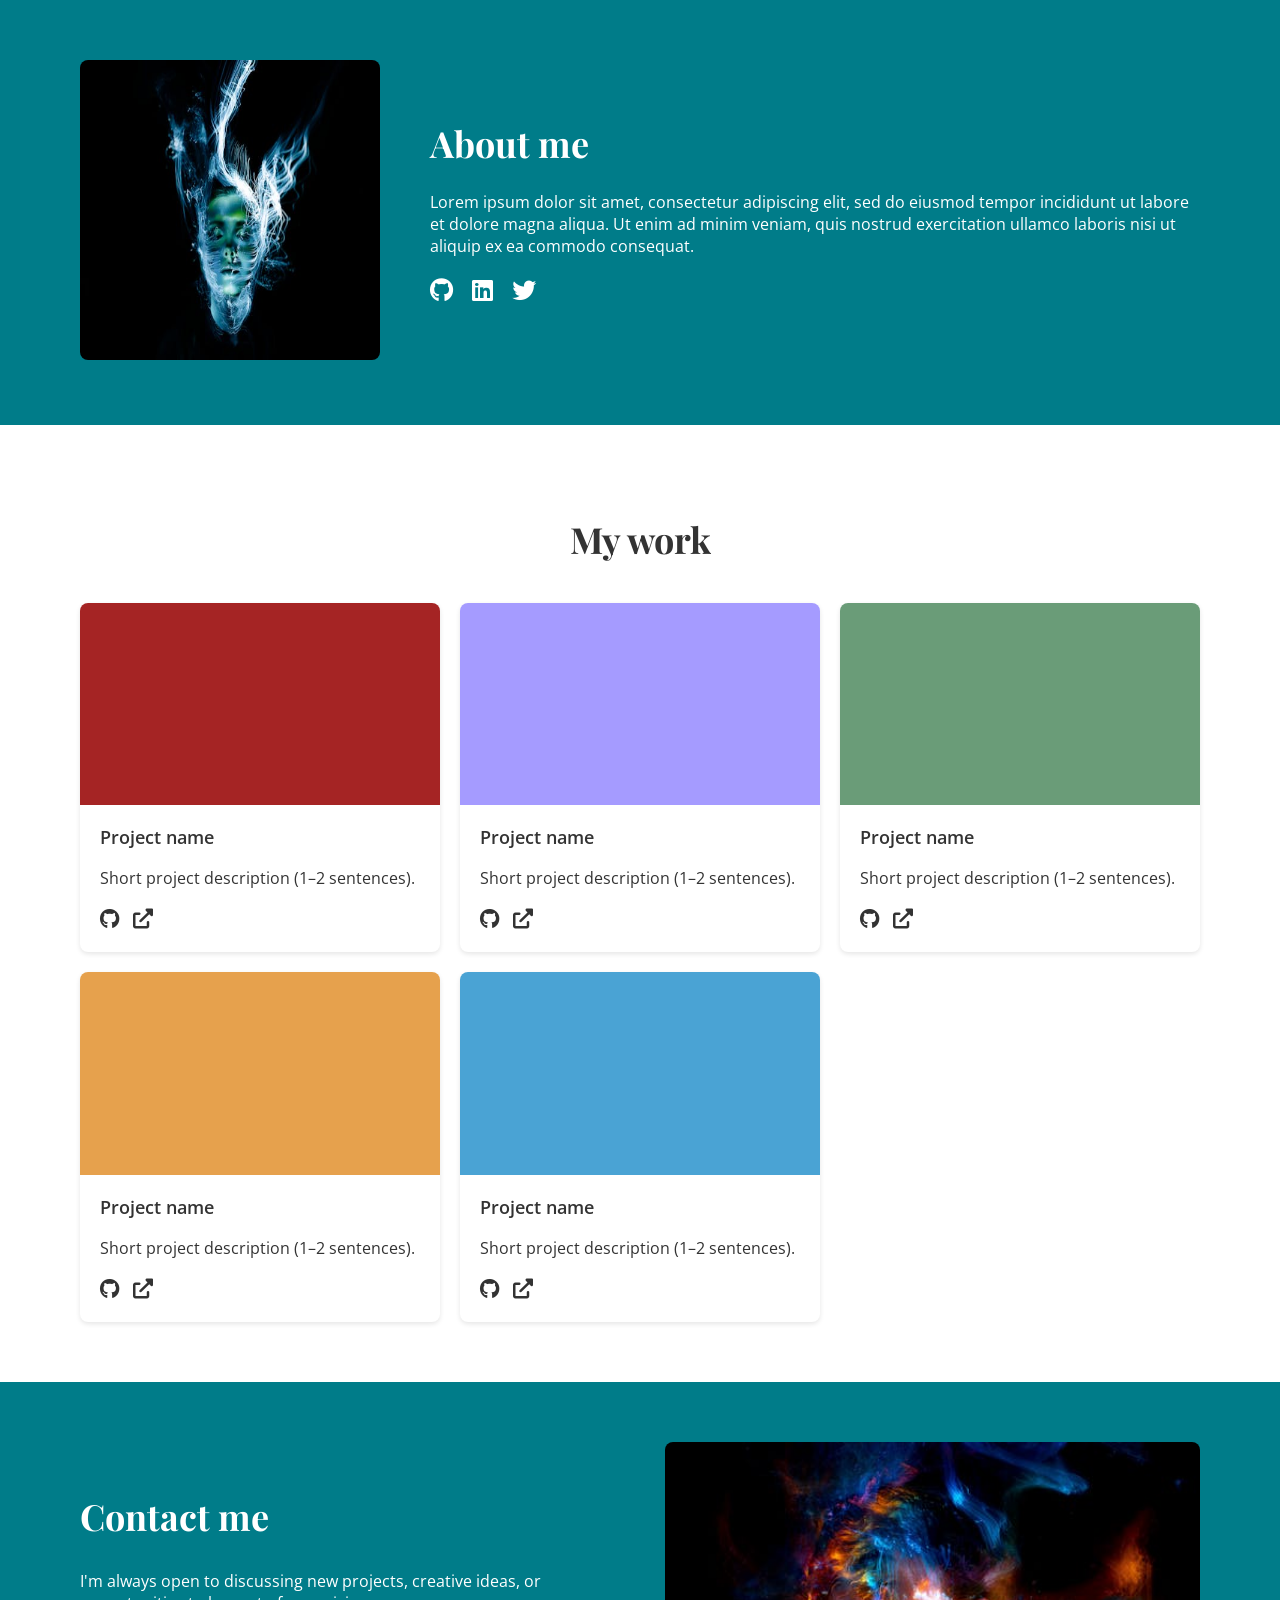
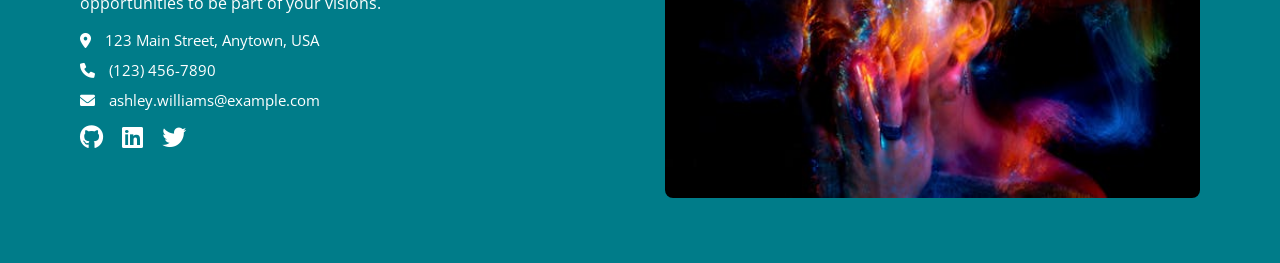
==== index.html @ 17246b23 "init version" ====
<!DOCTYPE html>
<html lang="en">
<head>
    <meta charset="UTF-8">
    <meta name="viewport" content="width=device-width, initial-scale=1.0">
    <title>Ashley Williams | Portfolio</title>
    <link rel="stylesheet" href="https://cdnjs.cloudflare.com/ajax/libs/font-awesome/6.0.0-beta3/css/all.min.css">
    <link rel="stylesheet" href="style.css">
</head>
<body>
    <header>
        <div class="header-container">
            <div class="header-left">
                <img src="img/header.jpg" alt="Ashley Williams Profile Picture" class="profile-picture">
            </div>
            <div class="header-right">
                <h1>About me</h1>
                <p>Lorem ipsum dolor sit amet, consectetur adipiscing elit, sed do eiusmod tempor incididunt ut labore et dolore magna aliqua. Ut enim ad minim veniam, quis nostrud exercitation ullamco laboris nisi ut aliquip ex ea commodo consequat.</p>
                <div class="social-icons">
                    <a href="#"><i class="fab fa-github"></i></a>
                    <a href="#"><i class="fab fa-linkedin"></i></a>
                    <a href="#"><i class="fab fa-twitter"></i></a>
                </div>
            </div>
        </div>
    </header>
    <main>
        <div class="main-container">
            <h2>My work</h2>
            <div class="project-grid">
                <div class="card">
                    <div class="card-image-placeholder red"></div>
                    <div class="card-content">
                        <h3>Project name</h3>
                        <p>Short project description (1–2 sentences).</p>
                        <div class="card-icons">
                            <a href="#"><i class="fab fa-github"></i></a>
                            <a href="#"><i class="fas fa-external-link-alt"></i></a>
                        </div>
                    </div>
                </div>
                <div class="card">
                    <div class="card-image-placeholder purple"></div>
                    <div class="card-content">
                        <h3>Project name</h3>
                        <p>Short project description (1–2 sentences).</p>
                        <div class="card-icons">
                            <a href="#"><i class="fab fa-github"></i></a>
                            <a href="#"><i class="fas fa-external-link-alt"></i></a>
                        </div>
                    </div>
                </div>
                <div class="card">
                    <div class="card-image-placeholder green"></div>
                    <div class="card-content">
                        <h3>Project name</h3>
                        <p>Short project description (1–2 sentences).</p>
                        <div class="card-icons">
                            <a href="#"><i class="fab fa-github"></i></a>
                            <a href="#"><i class="fas fa-external-link-alt"></i></a>
                        </div>
                    </div>
                </div>
                <div class="card">
                    <div class="card-image-placeholder orange"></div>
                    <div class="card-content">
                        <h3>Project name</h3>
                        <p>Short project description (1–2 sentences).</p>
                        <div class="card-icons">
                            <a href="#"><i class="fab fa-github"></i></a>
                            <a href="#"><i class="fas fa-external-link-alt"></i></a>
                        </div>
                    </div>
                </div>
                <div class="card">
                    <div class="card-image-placeholder blue"></div>
                    <div class="card-content">
                        <h3>Project name</h3>
                        <p>Short project description (1–2 sentences).</p>
                        <div class="card-icons">
                            <a href="#"><i class="fab fa-github"></i></a>
                            <a href="#"><i class="fas fa-external-link-alt"></i></a>
                        </div>
                    </div>
                </div>
            </div>
        </div>
    </main>
    <footer>
        <div class="footer-container">
            <div class="footer-left">
                <h2>Contact me</h2>
                <p>I'm always open to discussing new projects, creative ideas, or opportunities to be part of your visions. </p>
                <div class="contact-details">
                    <p><i class="fas fa-map-marker-alt"></i> 123 Main Street, Anytown, USA</p>
                    <p><i class="fas fa-phone"></i> (123) 456-7890</p>
                    <p><i class="fas fa-envelope"></i> ashley.williams@example.com</p>
                </div>
                <div class="social-icons">
                    <a href="#"><i class="fab fa-github"></i></a>
                    <a href="#"><i class="fab fa-linkedin"></i></a>
                    <a href="#"><i class="fab fa-twitter"></i></a>
                </div>
            </div>
            <div class="footer-right">
                <img src="img/footer.jpg" alt="Ashley Williams at work" class="footer-image">
            </div>
        </div>
    </footer>
</body>
</html>
---- style.css ----
/* General Body Styles */
@import url('https://fonts.googleapis.com/css2?family=Open+Sans:wght@400;600&family=Playfair+Display:wght@700&display=swap');
body {
    font-family: 'Open Sans', sans-serif;
    margin: 0;
    color: #333;
}

a {
    text-decoration: none;
    color: inherit;
}

/* Header Styles */
header {
    background-color: #007C89;
    color: white;
    padding: 60px 80px;
    position: relative;
}

.header-container {
    display: grid;
    grid-template-columns: 300px 1fr;
    align-items: center;
    gap: 50px;
}

.profile-picture {
    width: 300px;
    height: 300px;
    border-radius: 8px;
}

.header-right h1 {
    font-family: 'Playfair Display', serif;
    font-size: 36px;
    margin-top: 0;
}

.social-icons a {
    margin-right: 15px;
    font-size: 24px;
    color: white;
}

.social-icons a:hover {
    opacity: 0.8;
}

header::before {
    content: '';
    position: absolute;
    top: 0;
    left: 0;
    width: 100%;
    height: 100%;
    background-color: #007C89;
    clip-path: polygon(0 0, 100% 0, 100% 80%, 0% 100%);
    z-index: -1;
}

/* Main Section Styles */
main {
    padding: 60px 80px;
}

.main-container h2 {
    font-family: 'Playfair Display', serif;
    font-size: 36px;
    text-align: center;
    margin-bottom: 40px;
}

.project-grid {
    display: grid;
    grid-template-columns: repeat(3, 1fr);
    gap: 20px;
}

.card {
    background-color: white;
    border-radius: 8px;
    box-shadow: 0 2px 5px rgba(0,0,0,0.1);
    transition: transform 0.2s, box-shadow 0.2s;
}

.card:hover {
    transform: translateY(-5px);
    box-shadow: 0 4px 10px rgba(0,0,0,0.2);
}

.card-image-placeholder {
    width: 100%;
    padding-top: 56.25%; /* 16:9 Aspect Ratio */
    border-top-left-radius: 8px;
    border-top-right-radius: 8px;
}

.red { background-color: #A52424; }
.purple { background-color: #A59BFF; }
.green { background-color: #6A9C78; }
.orange { background-color: #E6A14D; }
.blue { background-color: #4AA3D4; }

.card-content {
    padding: 20px;
}

.card-content h3 {
    font-family: 'Open Sans', sans-serif;
    font-weight: 600;
    font-size: 18px;
    margin-top: 0;
}

.card-icons {
    margin-top: 15px;
}

.card-icons a {
    margin-right: 10px;
    font-size: 20px;
    color: #333;
}

.card-icons a:hover {
    color: #005F68;
}

/* Footer Styles */
footer {
    background-color: #007C89;
    color: white;
    padding: 60px 80px;
}

.footer-container {
    display: grid;
    grid-template-columns: 1fr 1fr;
    align-items: center;
    gap: 50px;
}

.footer-left h2 {
    font-family: 'Playfair Display', serif;
    font-size: 36px;
    margin-top: 0;
}

.contact-details p {
    font-size: 15px;
    margin: 10px 0;
}

.contact-details i {
    margin-right: 10px;
}

.footer-image {
    width: 100%;
    border-radius: 8px;
}

footer .social-icons a {
    color: white;
}

footer .social-icons a:hover {
    opacity: 0.8;
}

footer a:hover {
    text-decoration: underline;
    opacity: 0.8;
}

/* Responsive Styles */
@media (max-width: 1023px) {
    .header-container {
        grid-template-columns: 1fr;
        text-align: center;
    }

    .profile-picture {
        margin: 0 auto 20px;
    }

    .project-grid {
        grid-template-columns: repeat(2, 1fr);
    }

    .footer-container {
        grid-template-columns: 1fr;
        text-align: center;
    }

    .footer-image {
        margin-top: 30px;
    }
}

@media (max-width: 767px) {
    header, main, footer {
        padding: 40px 20px;
    }

    .project-grid {
        grid-template-columns: 1fr;
    }

    .header-right h1, .main-container h2, .footer-left h2 {
        font-size: 28px;
    }
}
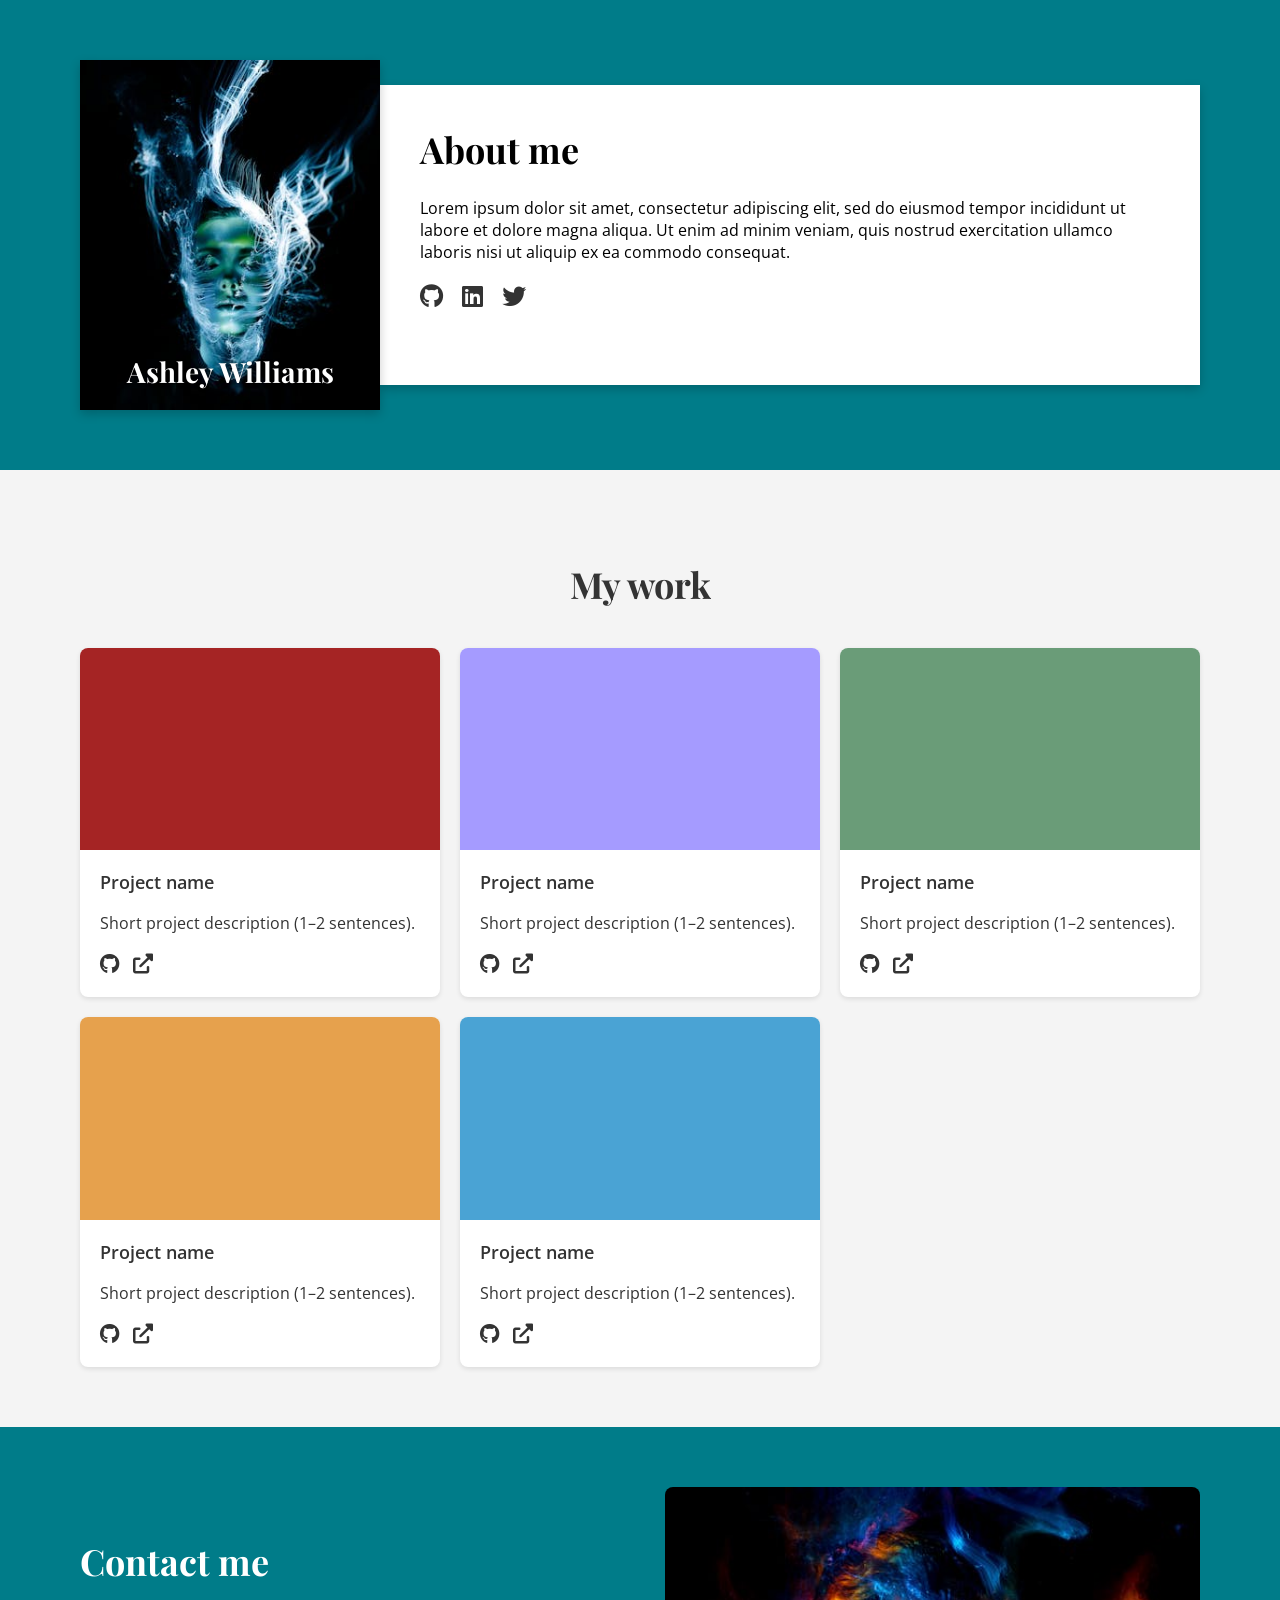
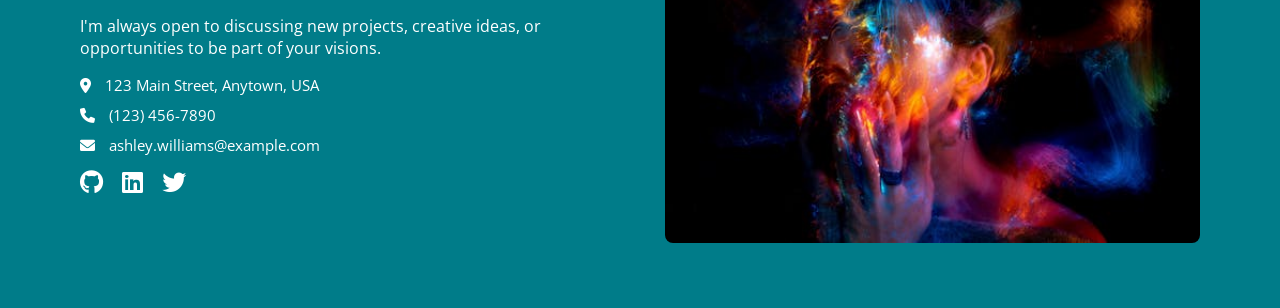
==== commit 391127c3: "adjust header pic and content" ====
--- a/index.html
+++ b/index.html
@@ -11,7 +11,10 @@
     <header>
         <div class="header-container">
             <div class="header-left">
-                <img src="img/header.jpg" alt="Ashley Williams Profile Picture" class="profile-picture">
+                <div class="profile-container">
+                    <img src="img/header.jpg" alt="Ashley Williams Profile Picture" class="profile-picture">
+                    <div class="profile-name">Ashley Williams</div>
+                </div>
             </div>
             <div class="header-right">
                 <h1>About me</h1>
--- a/style.css
+++ b/style.css
@@ -4,11 +4,17 @@
     font-family: 'Open Sans', sans-serif;
     margin: 0;
     color: #333;
+    background-color: #f4f4f4;
 }
 
 a {
     text-decoration: none;
     color: inherit;
+}
+
+.container {
+    max-width: 1200px;
+    margin: 0 auto;
 }
 
 /* Header Styles */
@@ -23,13 +29,46 @@
     display: grid;
     grid-template-columns: 300px 1fr;
     align-items: center;
-    gap: 50px;
+    gap: 0;
+    max-width: 1200px;
+    margin: 0 auto;
+}
+
+.profile-container {
+    position: relative;
+    width: 300px;
+    height: 350px;
+    box-shadow: 0 4px 10px rgba(0,0,0,0.2);
 }
 
 .profile-picture {
-    width: 300px;
-    height: 300px;
-    border-radius: 8px;
+    width: 100%;
+    height: 100%;
+    object-fit: cover;
+    object-position: center;
+}
+
+.profile-name {
+    position: absolute;
+    bottom: 20px;
+    left: 50%;
+    transform: translateX(-50%);
+    color: white;
+    font-family: 'Playfair Display', serif;
+    font-size: 28px;
+    font-weight: 700;
+    text-shadow: 1px 1px 3px rgba(0,0,0,0.6);
+    width: 100%;
+    text-align: center;
+}
+
+.header-right {
+    background-color: white;
+    color: black;
+    padding: 40px;
+    box-shadow: 0 4px 10px rgba(0,0,0,0.2);
+    height: 300px; 
+    box-sizing: border-box;
 }
 
 .header-right h1 {
@@ -42,6 +81,10 @@
     margin-right: 15px;
     font-size: 24px;
     color: white;
+}
+
+.header-right .social-icons a {
+    color: #333;
 }
 
 .social-icons a:hover {
@@ -65,6 +108,11 @@
     padding: 60px 80px;
 }
 
+.main-container {
+    max-width: 1200px;
+    margin: 0 auto;
+}
+
 .main-container h2 {
     font-family: 'Playfair Display', serif;
     font-size: 36px;
@@ -140,6 +188,8 @@
     grid-template-columns: 1fr 1fr;
     align-items: center;
     gap: 50px;
+    max-width: 1200px;
+    margin: 0 auto;
 }
 
 .footer-left h2 {
@@ -176,14 +226,25 @@
 }
 
 /* Responsive Styles */
+@media (max-width: 1200px) {
+    .header-container, .main-container, .footer-container {
+        padding-left: 20px;
+        padding-right: 20px;
+    }
+}
+
 @media (max-width: 1023px) {
     .header-container {
         grid-template-columns: 1fr;
         text-align: center;
     }
 
-    .profile-picture {
+    .profile-container {
         margin: 0 auto 20px;
+    }
+
+    .header-right {
+        height: auto;
     }
 
     .project-grid {
@@ -212,4 +273,4 @@
     .header-right h1, .main-container h2, .footer-left h2 {
         font-size: 28px;
     }
-}
+}
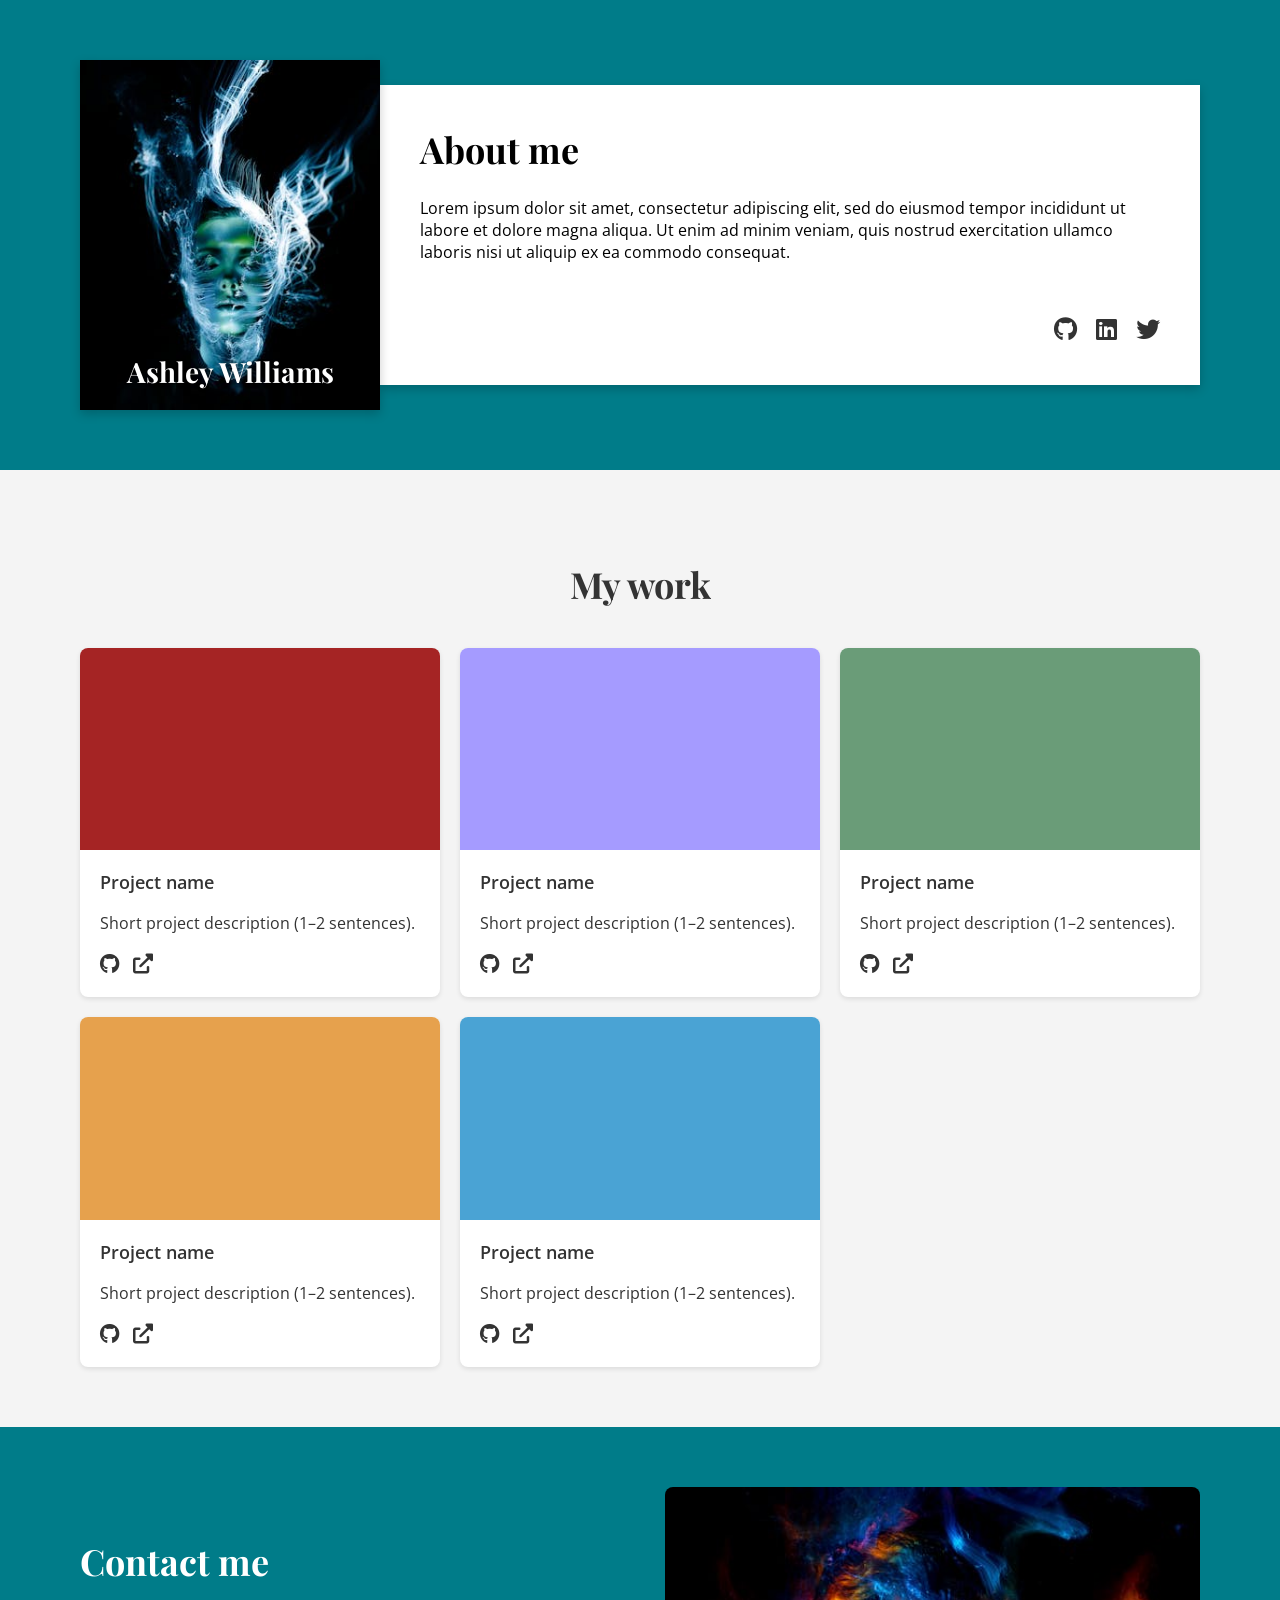
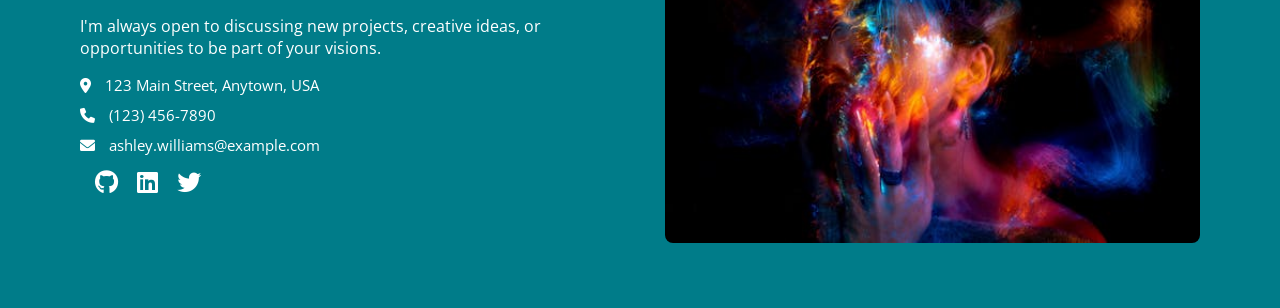
==== commit 0b0941bb: "adjust social icons" ====
--- a/index.html
+++ b/index.html
@@ -17,8 +17,10 @@
                 </div>
             </div>
             <div class="header-right">
-                <h1>About me</h1>
-                <p>Lorem ipsum dolor sit amet, consectetur adipiscing elit, sed do eiusmod tempor incididunt ut labore et dolore magna aliqua. Ut enim ad minim veniam, quis nostrud exercitation ullamco laboris nisi ut aliquip ex ea commodo consequat.</p>
+                <div class="header-right-content">
+                    <h1>About me</h1>
+                    <p>Lorem ipsum dolor sit amet, consectetur adipiscing elit, sed do eiusmod tempor incididunt ut labore et dolore magna aliqua. Ut enim ad minim veniam, quis nostrud exercitation ullamco laboris nisi ut aliquip ex ea commodo consequat.</p>
+                </div>
                 <div class="social-icons">
                     <a href="#"><i class="fab fa-github"></i></a>
                     <a href="#"><i class="fab fa-linkedin"></i></a>
--- a/style.css
+++ b/style.css
@@ -69,6 +69,9 @@
     box-shadow: 0 4px 10px rgba(0,0,0,0.2);
     height: 300px; 
     box-sizing: border-box;
+    display: flex;
+    flex-direction: column;
+    justify-content: space-between;
 }
 
 .header-right h1 {
@@ -77,8 +80,12 @@
     margin-top: 0;
 }
 
+.social-icons {
+    align-self: flex-end;
+}
+
 .social-icons a {
-    margin-right: 15px;
+    margin-left: 15px;
     font-size: 24px;
     color: white;
 }
@@ -247,6 +254,10 @@
         height: auto;
     }
 
+    .social-icons {
+        align-self: center;
+    }
+
     .project-grid {
         grid-template-columns: repeat(2, 1fr);
     }
@@ -273,4 +284,4 @@
     .header-right h1, .main-container h2, .footer-left h2 {
         font-size: 28px;
     }
-}+}
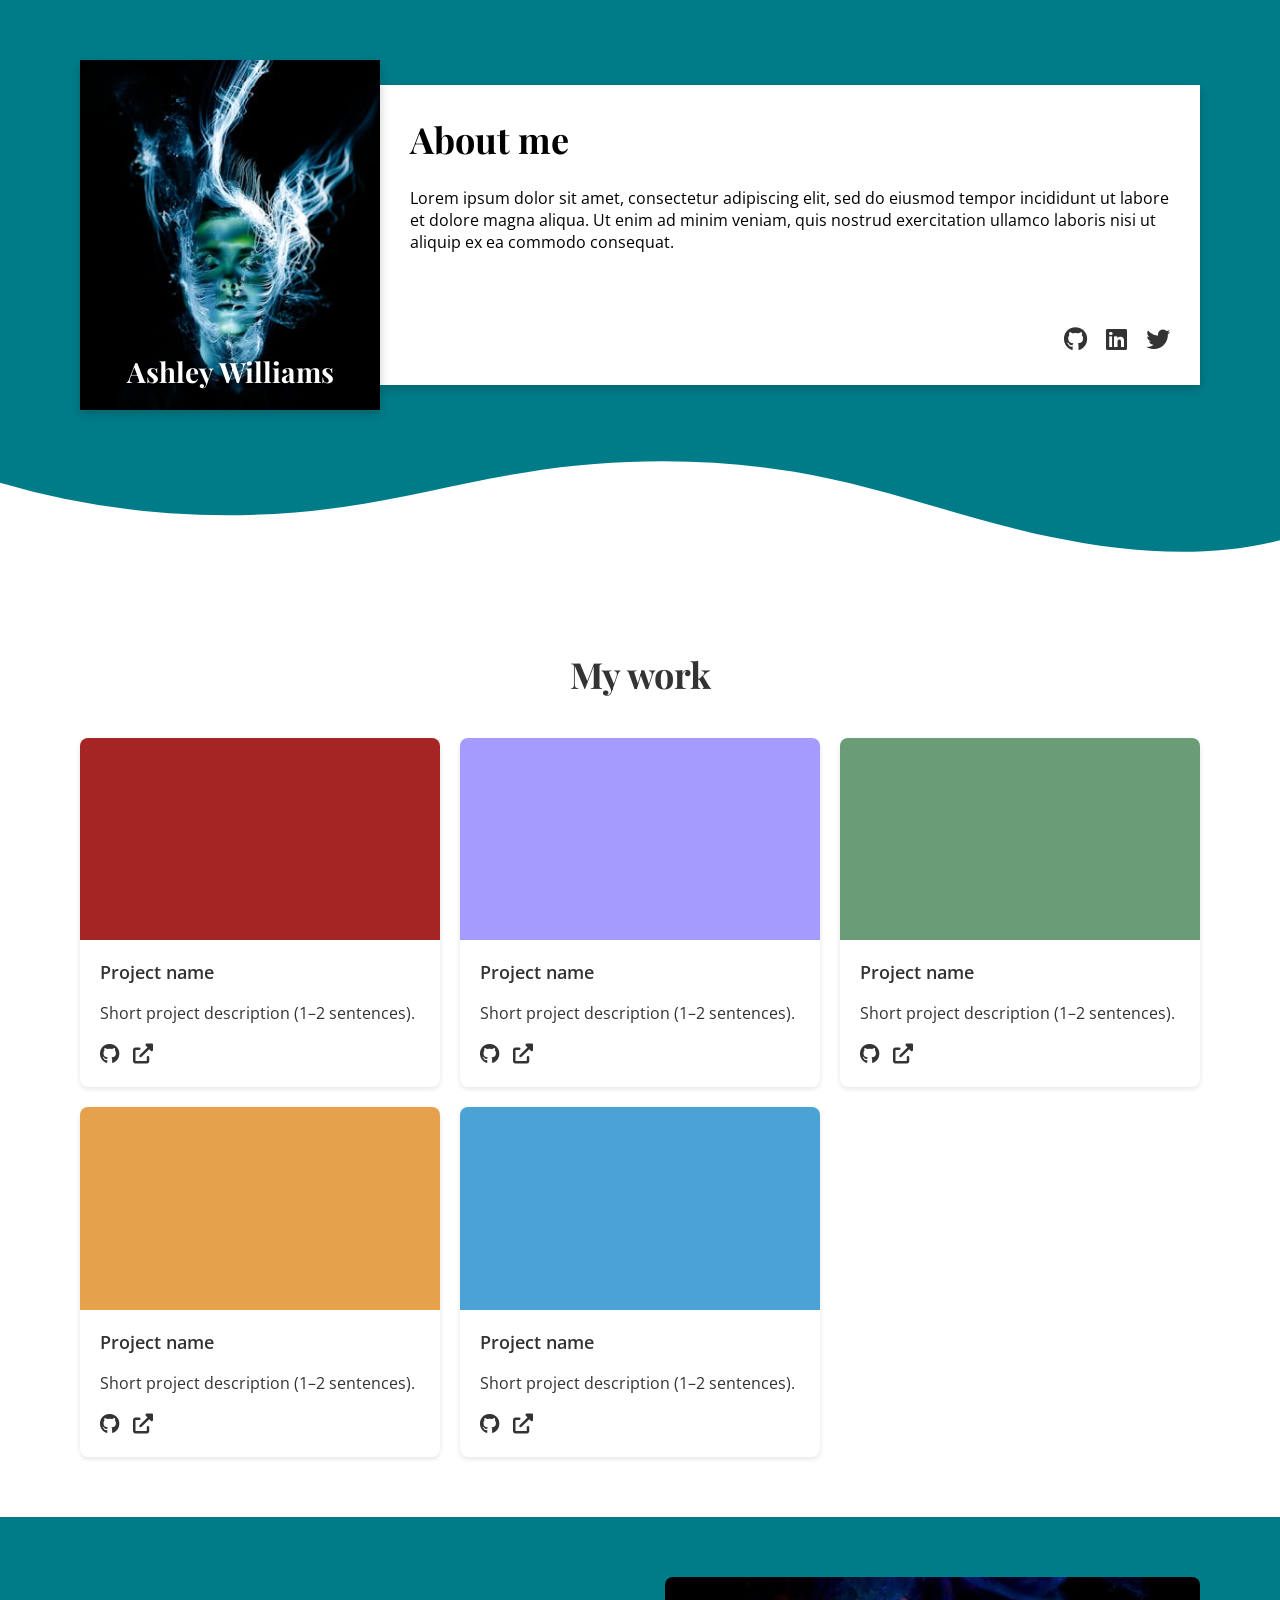
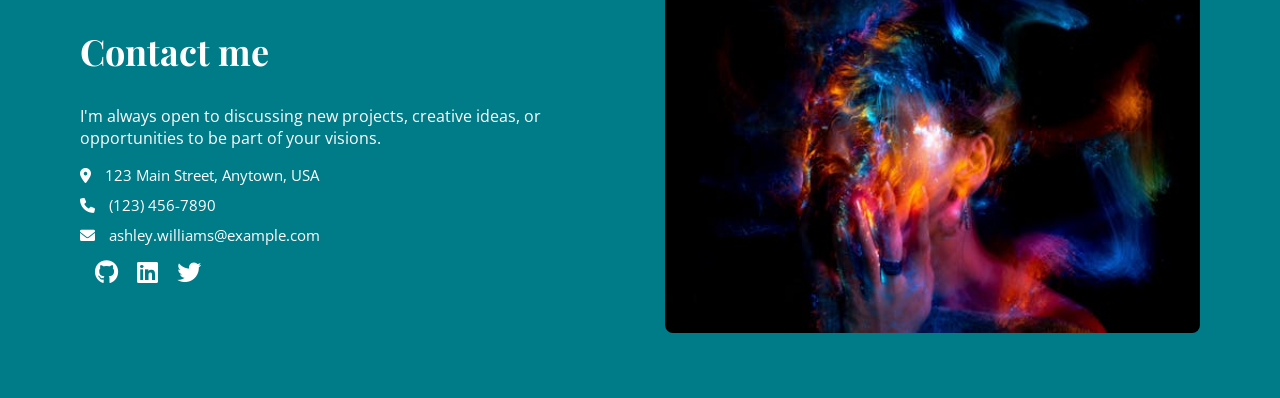
==== commit 5b46d5c7: "wave background" ====
--- a/index.html
+++ b/index.html
@@ -27,6 +27,11 @@
                     <a href="#"><i class="fab fa-twitter"></i></a>
                 </div>
             </div>
+        </div>
+        <div class="wave-container">
+            <svg data-name="Layer 1" xmlns="http://www.w3.org/2000/svg" viewBox="0 0 1200 120" preserveAspectRatio="none">
+                <path d="M321.39,56.44c58-10.79,114.16-30.13,172-41.86,82.39-16.72,168.19-17.73,250.45-.39C823.78,31,906.67,72,985.66,92.83c70.05,18.48,146.53,26.09,214.34,3V120H0V27.35A600.21,600.21,0,0,0,321.39,56.44Z" class="shape-fill"></path>
+            </svg>
         </div>
     </header>
     <main>
--- a/style.css
+++ b/style.css
@@ -4,7 +4,7 @@
     font-family: 'Open Sans', sans-serif;
     margin: 0;
     color: #333;
-    background-color: #f4f4f4;
+    background-color: #FFFFFF;
 }
 
 a {
@@ -21,7 +21,7 @@
 header {
     background-color: #007C89;
     color: white;
-    padding: 60px 80px;
+    padding: 60px 80px 150px;
     position: relative;
 }
 
@@ -65,7 +65,7 @@
 .header-right {
     background-color: white;
     color: black;
-    padding: 40px;
+    padding: 30px;
     box-shadow: 0 4px 10px rgba(0,0,0,0.2);
     height: 300px; 
     box-sizing: border-box;
@@ -98,16 +98,24 @@
     opacity: 0.8;
 }
 
-header::before {
-    content: '';
+.wave-container {
     position: absolute;
-    top: 0;
+    bottom: 0;
     left: 0;
     width: 100%;
-    height: 100%;
-    background-color: #007C89;
-    clip-path: polygon(0 0, 100% 0, 100% 80%, 0% 100%);
-    z-index: -1;
+    overflow: hidden;
+    line-height: 0;
+}
+
+.wave-container svg {
+    position: relative;
+    display: block;
+    width: calc(100% + 1.3px);
+    height: 100px;
+}
+
+.wave-container .shape-fill {
+    fill: #FFFFFF;
 }
 
 /* Main Section Styles */
@@ -273,7 +281,10 @@
 }
 
 @media (max-width: 767px) {
-    header, main, footer {
+    header {
+        padding: 40px 20px 150px;
+    }
+    main, footer {
         padding: 40px 20px;
     }
 
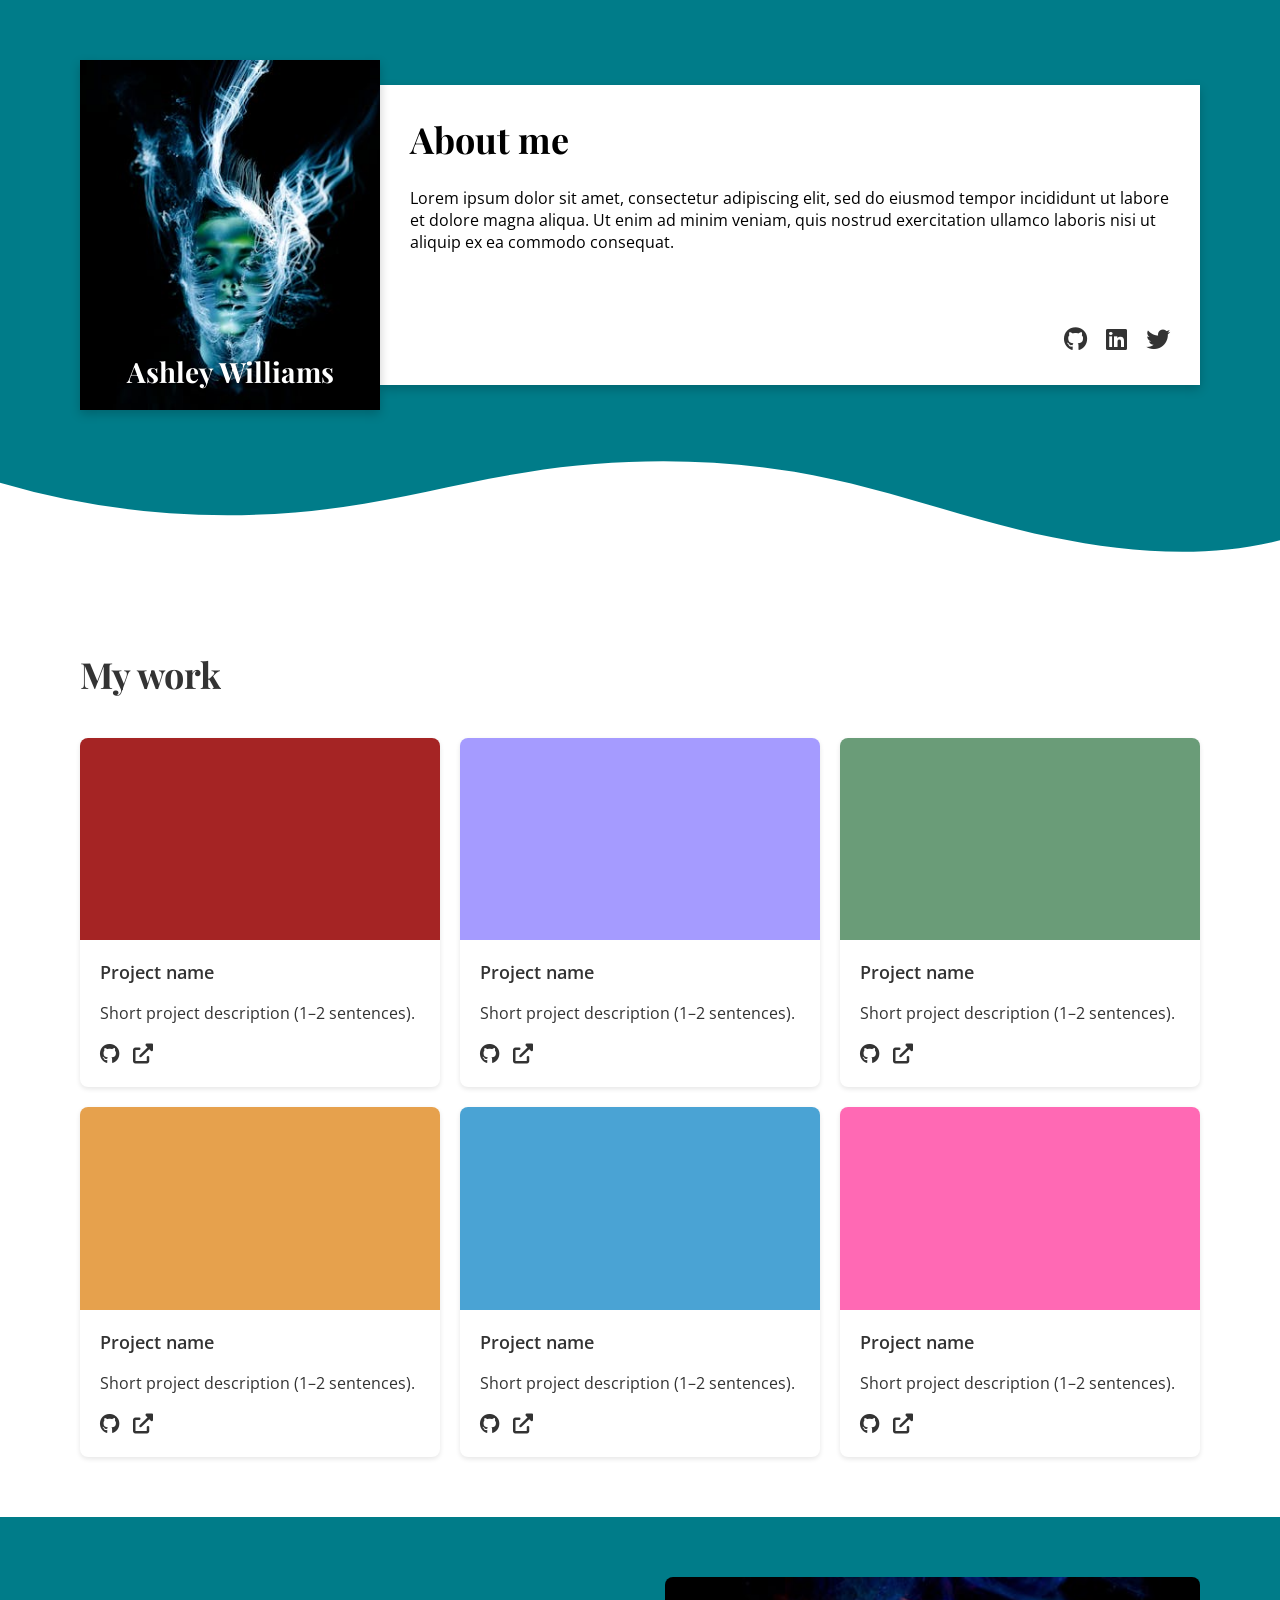
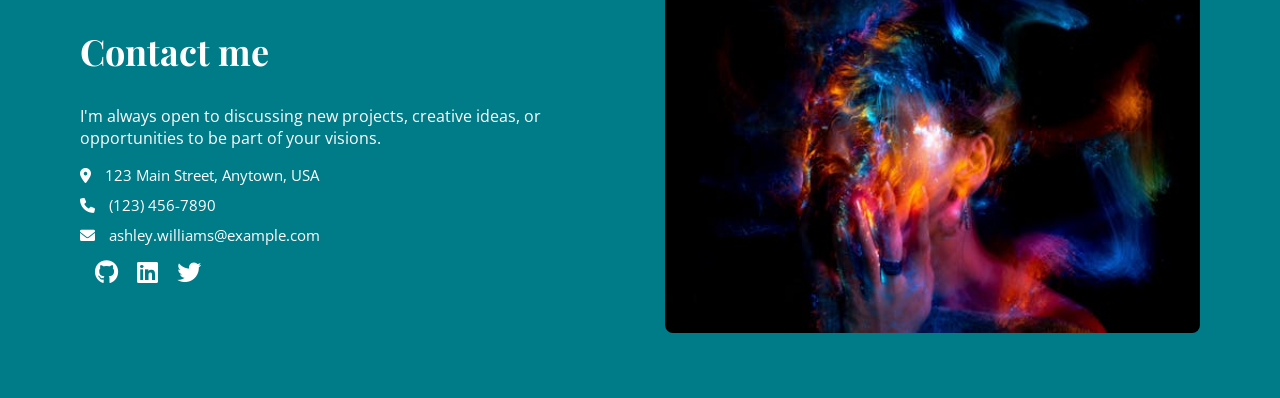
==== commit 8d8b9b09: "add a project" ====
--- a/index.html
+++ b/index.html
@@ -93,6 +93,17 @@
                         </div>
                     </div>
                 </div>
+                <div class="card">
+                    <div class="card-image-placeholder pink"></div>
+                    <div class="card-content">
+                        <h3>Project name</h3>
+                        <p>Short project description (1–2 sentences).</p>
+                        <div class="card-icons">
+                            <a href="#"><i class="fab fa-github"></i></a>
+                            <a href="#"><i class="fas fa-external-link-alt"></i></a>
+                        </div>
+                    </div>
+                </div>
             </div>
         </div>
     </main>
--- a/style.css
+++ b/style.css
@@ -131,7 +131,7 @@
 .main-container h2 {
     font-family: 'Playfair Display', serif;
     font-size: 36px;
-    text-align: center;
+    text-align: left;
     margin-bottom: 40px;
 }
 
@@ -165,6 +165,7 @@
 .green { background-color: #6A9C78; }
 .orange { background-color: #E6A14D; }
 .blue { background-color: #4AA3D4; }
+.pink {background-color: hotpink;}
 
 .card-content {
     padding: 20px;
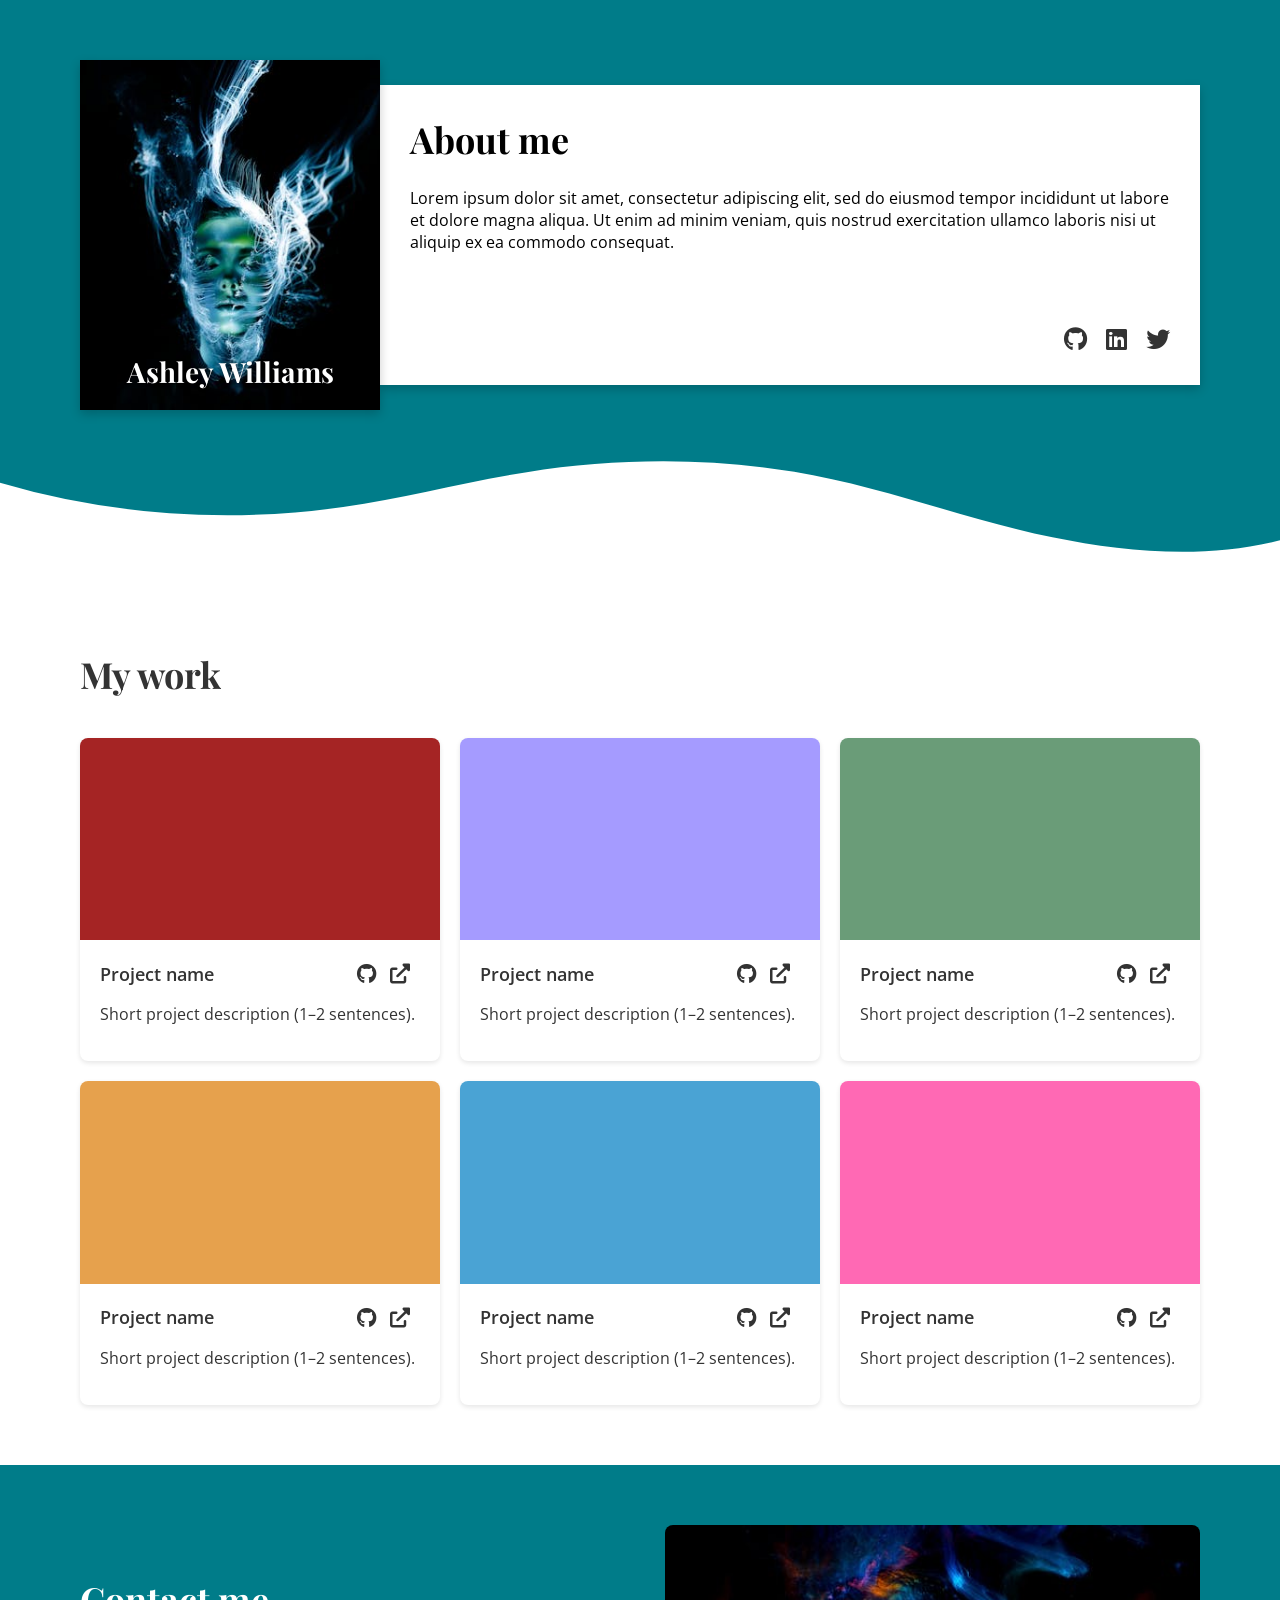
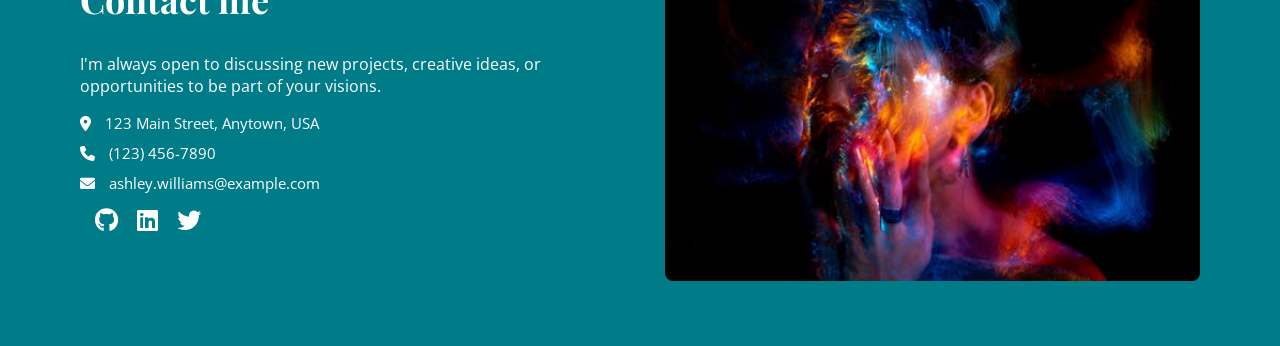
==== commit be44470b: "align project name and icons" ====
--- a/index.html
+++ b/index.html
@@ -41,67 +41,79 @@
                 <div class="card">
                     <div class="card-image-placeholder red"></div>
                     <div class="card-content">
-                        <h3>Project name</h3>
+                        <div class="card-title-row">
+                            <h3>Project name</h3>
+                            <div class="card-icons">
+                                <a href="#"><i class="fab fa-github"></i></a>
+                                <a href="#"><i class="fas fa-external-link-alt"></i></a>
+                            </div>
+                        </div>
                         <p>Short project description (1–2 sentences).</p>
-                        <div class="card-icons">
-                            <a href="#"><i class="fab fa-github"></i></a>
-                            <a href="#"><i class="fas fa-external-link-alt"></i></a>
-                        </div>
                     </div>
                 </div>
                 <div class="card">
                     <div class="card-image-placeholder purple"></div>
                     <div class="card-content">
-                        <h3>Project name</h3>
+                        <div class="card-title-row">
+                            <h3>Project name</h3>
+                            <div class="card-icons">
+                                <a href="#"><i class="fab fa-github"></i></a>
+                                <a href="#"><i class="fas fa-external-link-alt"></i></a>
+                            </div>
+                        </div>
                         <p>Short project description (1–2 sentences).</p>
-                        <div class="card-icons">
-                            <a href="#"><i class="fab fa-github"></i></a>
-                            <a href="#"><i class="fas fa-external-link-alt"></i></a>
-                        </div>
                     </div>
                 </div>
                 <div class="card">
                     <div class="card-image-placeholder green"></div>
                     <div class="card-content">
-                        <h3>Project name</h3>
+                        <div class="card-title-row">
+                            <h3>Project name</h3>
+                            <div class="card-icons">
+                                <a href="#"><i class="fab fa-github"></i></a>
+                                <a href="#"><i class="fas fa-external-link-alt"></i></a>
+                            </div>
+                        </div>
                         <p>Short project description (1–2 sentences).</p>
-                        <div class="card-icons">
-                            <a href="#"><i class="fab fa-github"></i></a>
-                            <a href="#"><i class="fas fa-external-link-alt"></i></a>
-                        </div>
                     </div>
                 </div>
                 <div class="card">
                     <div class="card-image-placeholder orange"></div>
                     <div class="card-content">
-                        <h3>Project name</h3>
+                        <div class="card-title-row">
+                            <h3>Project name</h3>
+                            <div class="card-icons">
+                                <a href="#"><i class="fab fa-github"></i></a>
+                                <a href="#"><i class="fas fa-external-link-alt"></i></a>
+                            </div>
+                        </div>
                         <p>Short project description (1–2 sentences).</p>
-                        <div class="card-icons">
-                            <a href="#"><i class="fab fa-github"></i></a>
-                            <a href="#"><i class="fas fa-external-link-alt"></i></a>
-                        </div>
                     </div>
                 </div>
                 <div class="card">
                     <div class="card-image-placeholder blue"></div>
                     <div class="card-content">
-                        <h3>Project name</h3>
+                        <div class="card-title-row">
+                            <h3>Project name</h3>
+                            <div class="card-icons">
+                                <a href="#"><i class="fab fa-github"></i></a>
+                                <a href="#"><i class="fas fa-external-link-alt"></i></a>
+                            </div>
+                        </div>
                         <p>Short project description (1–2 sentences).</p>
-                        <div class="card-icons">
-                            <a href="#"><i class="fab fa-github"></i></a>
-                            <a href="#"><i class="fas fa-external-link-alt"></i></a>
-                        </div>
                     </div>
                 </div>
                 <div class="card">
                     <div class="card-image-placeholder pink"></div>
                     <div class="card-content">
-                        <h3>Project name</h3>
+                        <div class="card-title-row">
+                            <h3>Project name</h3>
+                            <div class="card-icons">
+                                <a href="#"><i class="fab fa-github"></i></a>
+                                <a href="#"><i class="fas fa-external-link-alt"></i></a>
+                            </div>
+                        </div>
                         <p>Short project description (1–2 sentences).</p>
-                        <div class="card-icons">
-                            <a href="#"><i class="fab fa-github"></i></a>
-                            <a href="#"><i class="fas fa-external-link-alt"></i></a>
-                        </div>
                     </div>
                 </div>
             </div>
--- a/style.css
+++ b/style.css
@@ -176,10 +176,18 @@
     font-weight: 600;
     font-size: 18px;
     margin-top: 0;
+    margin-bottom: 0;
+}
+
+.card-title-row {
+    display: flex;
+    justify-content: space-between;
+    align-items: center;
+    margin-bottom: 15px;
 }
 
 .card-icons {
-    margin-top: 15px;
+    margin-top: 0;
 }
 
 .card-icons a {
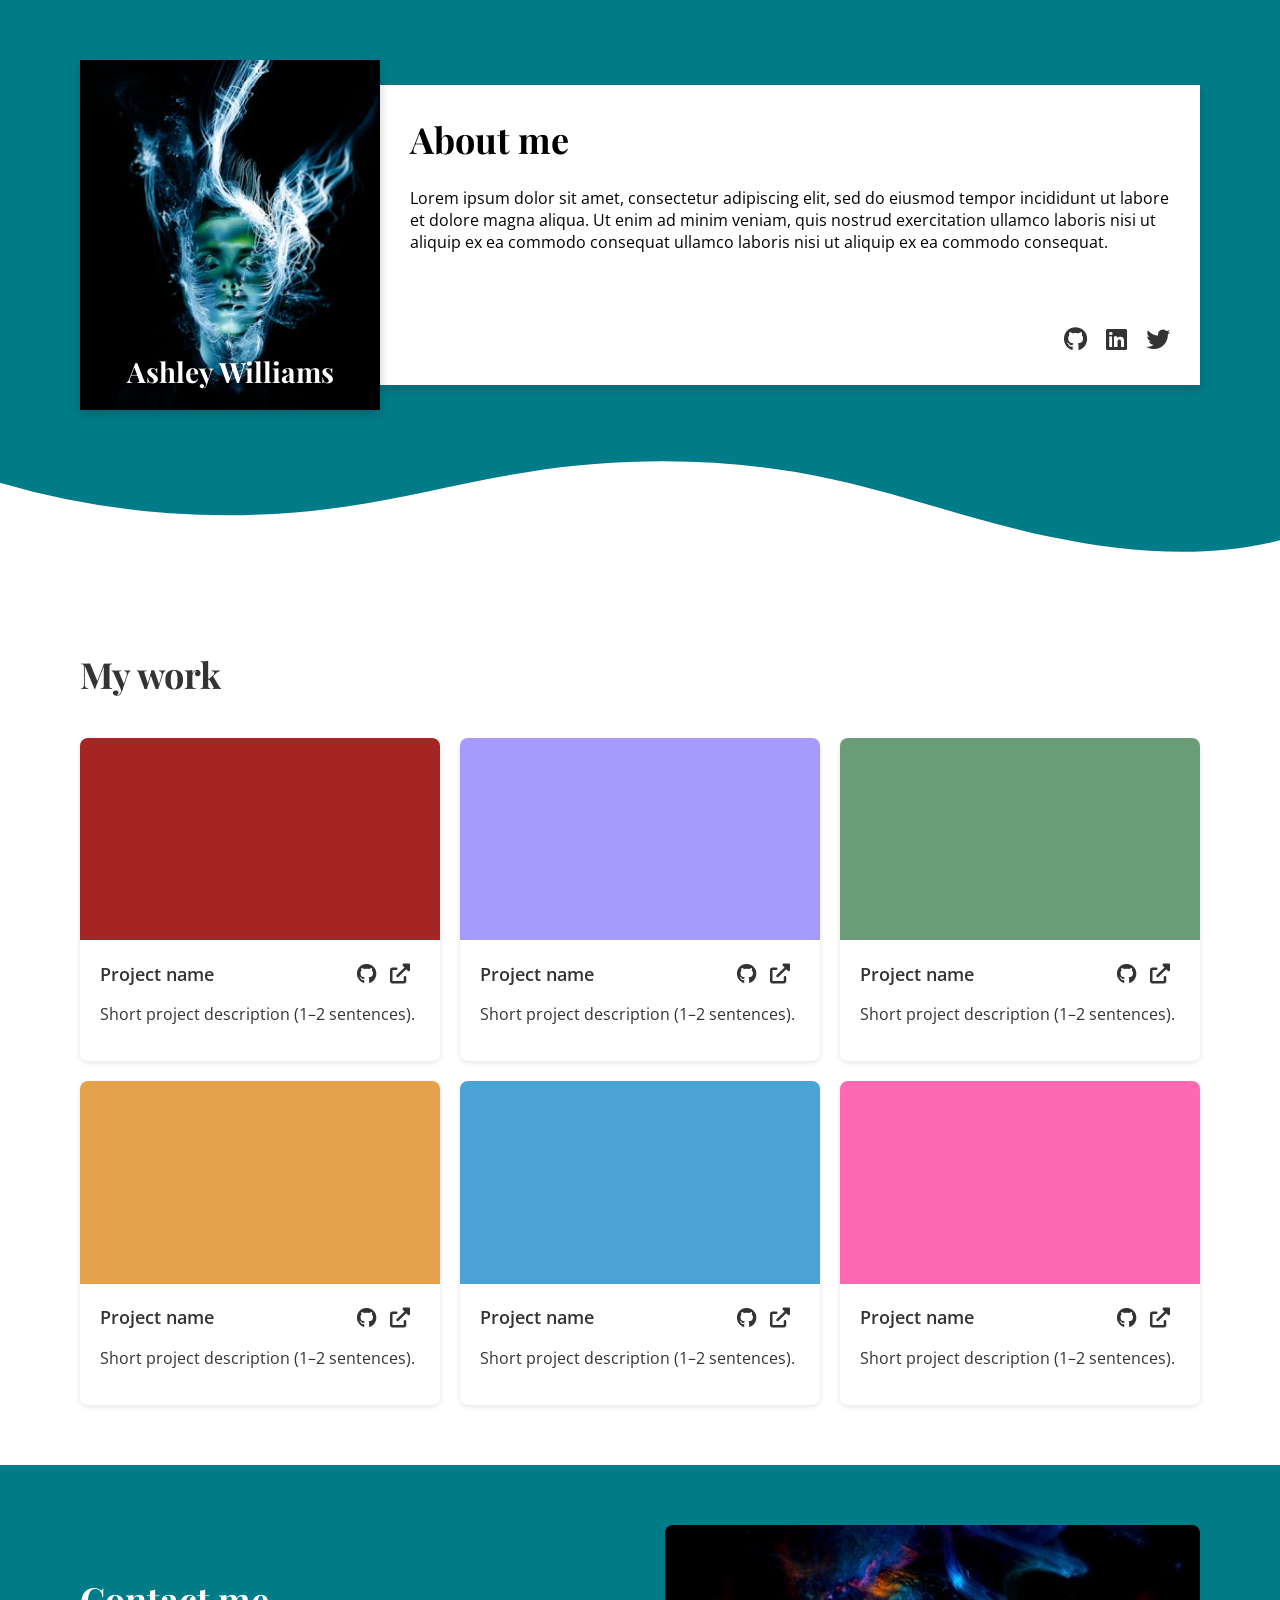
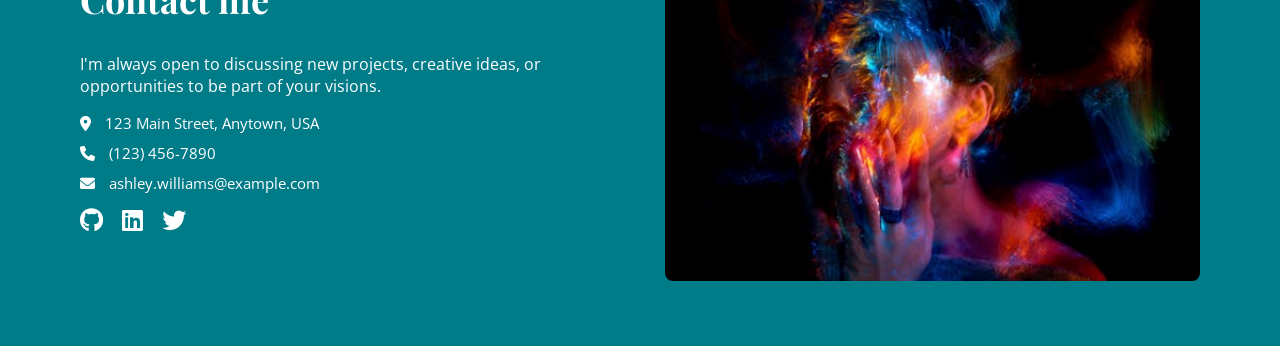
==== commit b65dc4e6: "header image in header content" ====
--- a/index.html
+++ b/index.html
@@ -19,7 +19,7 @@
             <div class="header-right">
                 <div class="header-right-content">
                     <h1>About me</h1>
-                    <p>Lorem ipsum dolor sit amet, consectetur adipiscing elit, sed do eiusmod tempor incididunt ut labore et dolore magna aliqua. Ut enim ad minim veniam, quis nostrud exercitation ullamco laboris nisi ut aliquip ex ea commodo consequat.</p>
+                    <p>Lorem ipsum dolor sit amet, consectetur adipiscing elit, sed do eiusmod tempor incididunt ut labore et dolore magna aliqua. Ut enim ad minim veniam, quis nostrud exercitation ullamco laboris nisi ut aliquip ex ea commodo consequat ullamco laboris nisi ut aliquip ex ea commodo consequat.</p>
                 </div>
                 <div class="social-icons">
                     <a href="#"><i class="fab fa-github"></i></a>
--- a/style.css
+++ b/style.css
@@ -240,6 +240,10 @@
     color: white;
 }
 
+footer .social-icons a:first-child {
+    margin-left: 0;
+}
+
 footer .social-icons a:hover {
     opacity: 0.8;
 }
@@ -280,7 +284,7 @@
     }
 
     .footer-container {
-        grid-template-columns: 1fr;
+        grid-template-columns: repeat(2, 1fr);
         text-align: center;
     }
 
@@ -304,4 +308,50 @@
     .header-right h1, .main-container h2, .footer-left h2 {
         font-size: 28px;
     }
-}
+
+    .profile-name {
+        font-size: 64px;
+    }
+
+    .footer-container {
+        grid-template-columns: 1fr;
+        text-align: center;
+    }
+}
+
+@media (min-width: 768px) and (max-width: 1023px) {
+    .header-container {
+        display: block;
+        text-align: left;
+        gap: 0;
+    }
+
+    .header-left {
+        float: left;
+        margin-right: 1rem;
+    }
+
+    .profile-container {
+        margin: 0;
+        width: 350px;
+        height: 350px;
+    }
+
+    .header-right {
+        margin-top: 60px;
+        width: auto;
+        display: block;
+    }
+
+    .social-icons {
+        align-self: auto;
+        display: flex;
+        justify-content: flex-end;
+        gap: 15px;
+        margin-top: 20px;
+    }
+
+    .header-right .social-icons a {
+        margin-left: 0;
+    }
+}
